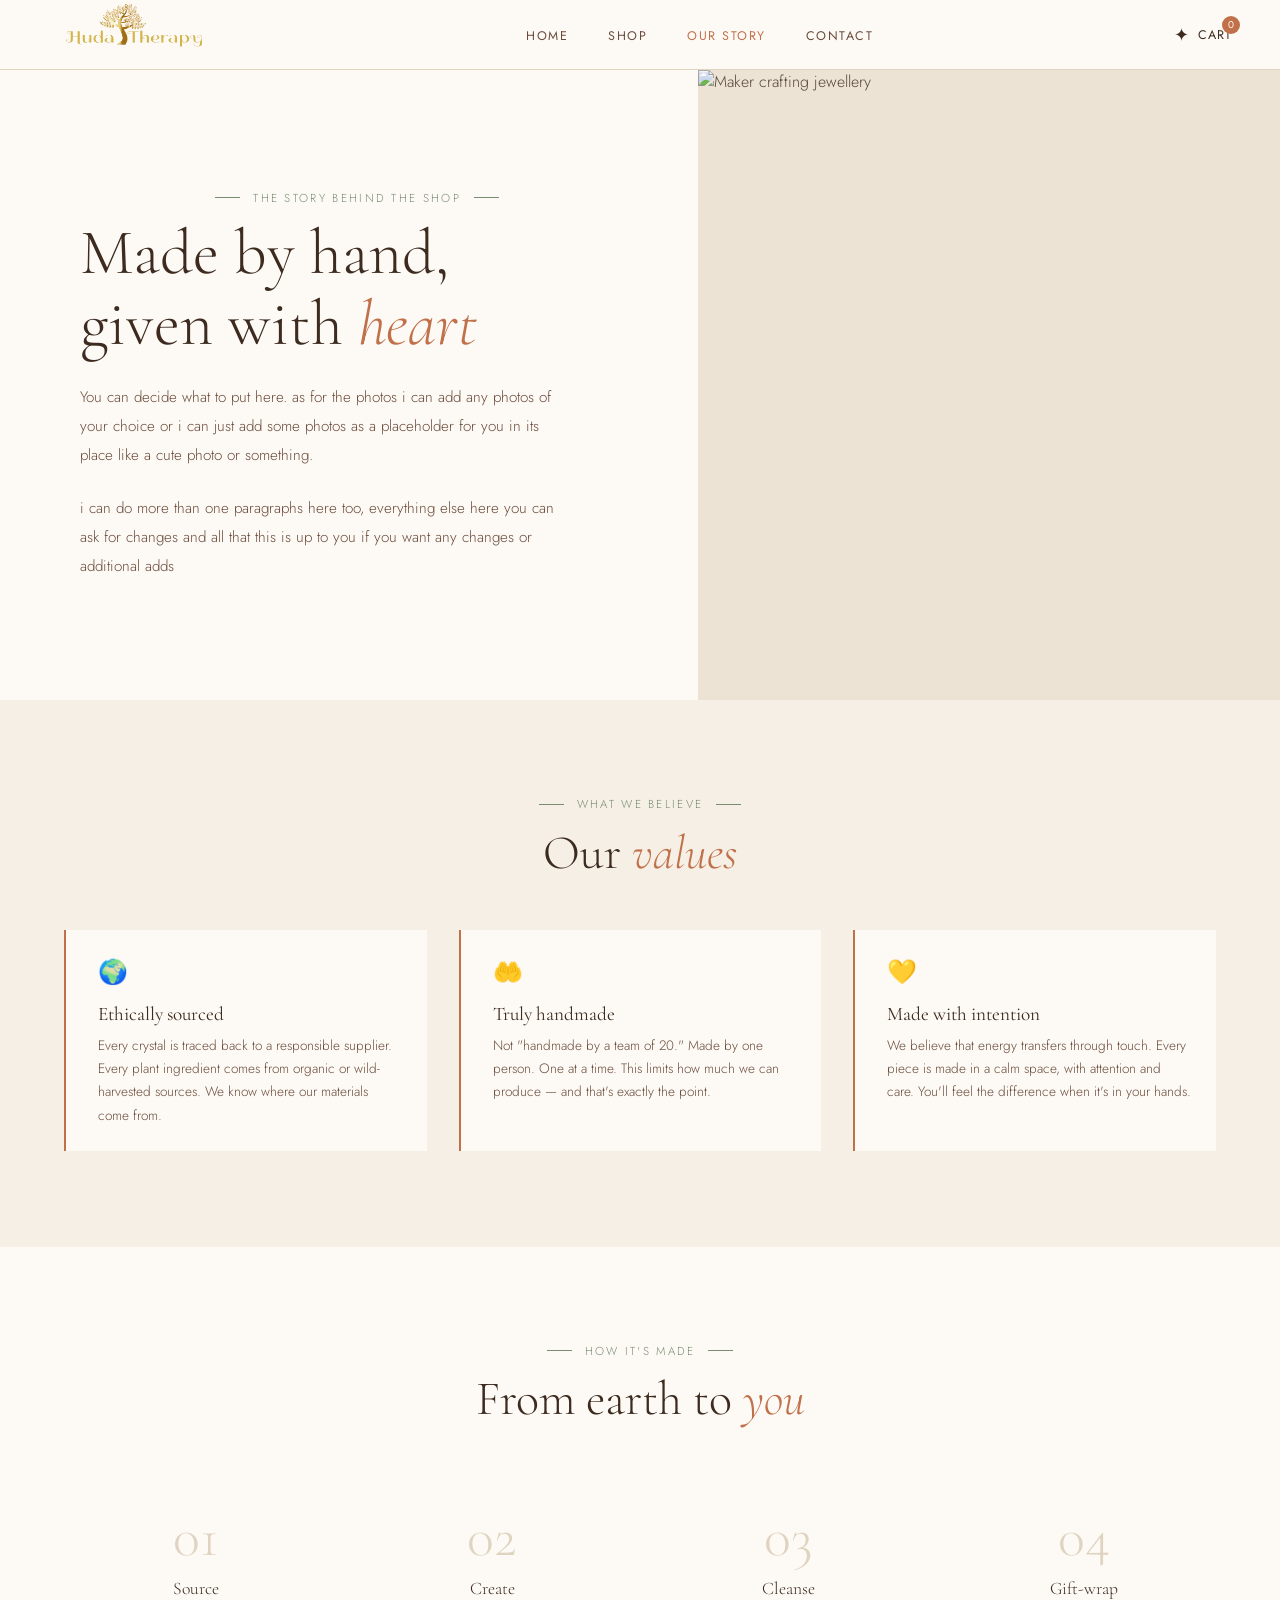
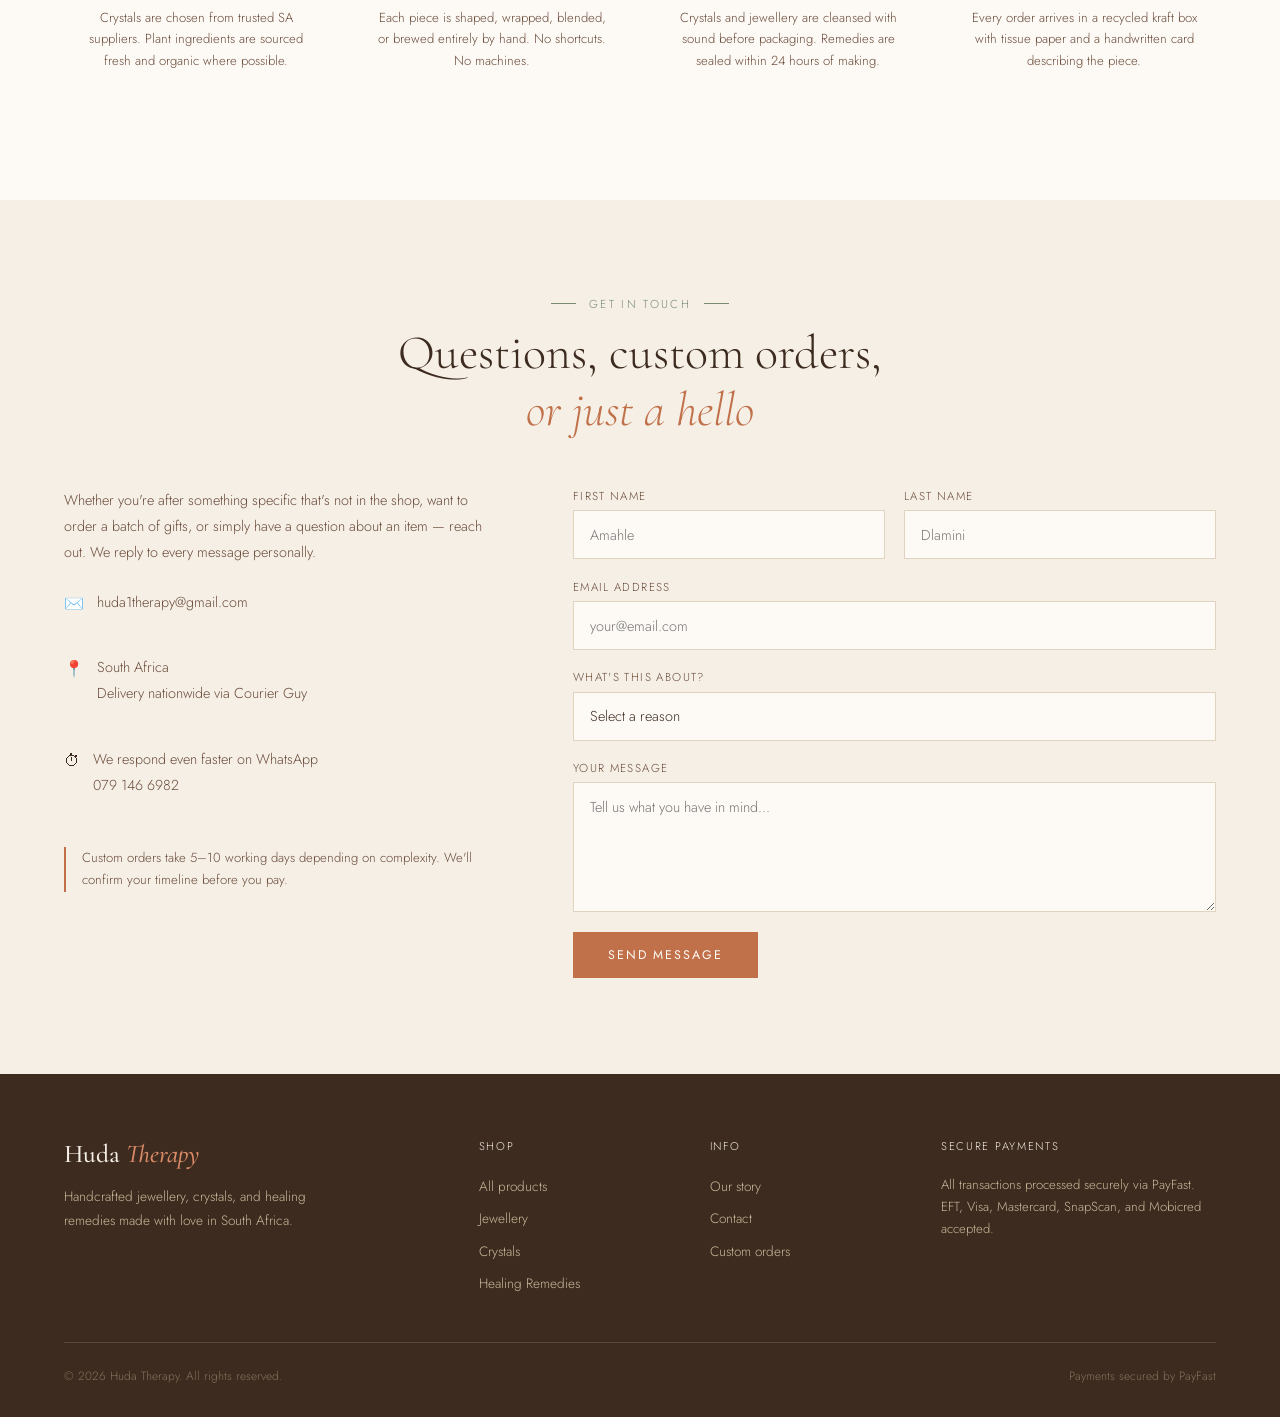
==== about.html @ 6f6a7a5f "Second Commit" ====
<!DOCTYPE html>
<html lang="en">
<head>
  <meta charset="UTF-8" />
  <meta name="viewport" content="width=device-width, initial-scale=1.0" />
  <title>Our Story — Huda Therapy</title>
  <meta name="description" content="The story behind Huda Therapy — handcrafted jewellery, crystals, healing remedies, and therapies made by hand in South Africa." />
  <link rel="stylesheet" href="css/style.css" />
</head>
<body>

<nav>
  <img src='images/Huda_Logo_1-removebg-preview.png' class='nav-logo'>
  <ul class="nav-links">
    <li><a href="index.html">Home</a></li>
    <li><a href="shop.html">Shop</a></li>
    <li><a href="about.html" class="active">Our Story</a></li>
    <li><a href="about.html#contact">Contact</a></li>
  </ul>
  <div class="nav-right">
    <a href="#" class="nav-cart snipcart-checkout">
      <span class="cart-icon">✦</span> Cart
      <span class="snipcart-items-count"></span>
    </a>
    <button class="hamburger" aria-label="Menu">
      <span></span><span></span><span></span>
    </button>
  </div>
</nav>

<main>

  <!-- ABOUT HERO -->
  <div class="about-hero">
    <div class="about-hero-content">
      <p class="section-eyebrow">The story behind the shop</p>
      <h1 style="font-family:var(--font-display);font-size:clamp(2.8rem,5vw,4.5rem);font-weight:300;color:var(--warm-brown);line-height:1.1;margin-bottom:1.5rem;">
        Made by hand,<br/>given with <em style="font-style:italic;color:var(--terracotta);">heart</em>
      </h1>
      <p style="font-size:0.95rem;line-height:1.9;color:var(--warm-brown-light);max-width:480px;margin-bottom:1.5rem;">
        You can decide what to put here. as for the photos i can add any photos of your choice or i can just add some photos as a placeholder for you in its place like a cute photo or something.
      </p>
      <p style="font-size:0.95rem;line-height:1.9;color:var(--warm-brown-light);max-width:480px;">
        i can do more than one paragraphs here too, everything else here you can ask for changes and all that this is up to you if you want any changes or additional adds
      </p>
    </div>
    <div class="about-hero-img">
      <img src="https://images.unsplash.com/photo-1616628188506-523e5985d6fb?w=800&q=80" alt="Maker crafting jewellery" />
    </div>
  </div>

  <!-- VALUES -->
  <section class="section section-cream">
    <div class="container">
      <div class="section-header">
        <p class="section-eyebrow">What we believe</p>
        <h2 class="section-title">Our <em>values</em></h2>
      </div>
      <div class="values-grid">
        <div class="value-card">
          <div class="value-icon">🌍</div>
          <h3 class="value-title">Ethically sourced</h3>
          <p class="value-text">Every crystal is traced back to a responsible supplier. Every plant ingredient comes from organic or wild-harvested sources. We know where our materials come from.</p>
        </div>
        <div class="value-card">
          <div class="value-icon">🤲</div>
          <h3 class="value-title">Truly handmade</h3>
          <p class="value-text">Not "handmade by a team of 20." Made by one person. One at a time. This limits how much we can produce — and that's exactly the point.</p>
        </div>
        <div class="value-card">
          <div class="value-icon">💛</div>
          <h3 class="value-title">Made with intention</h3>
          <p class="value-text">We believe that energy transfers through touch. Every piece is made in a calm space, with attention and care. You'll feel the difference when it's in your hands.</p>
        </div>
      </div>
    </div>
  </section>

  <!-- PROCESS -->
  <section class="section section-white">
    <div class="container">
      <div class="section-header">
        <p class="section-eyebrow">How it's made</p>
        <h2 class="section-title">From earth to <em>you</em></h2>
      </div>
      <div class="process-steps">
        <div class="process-step">
          <p class="step-number">01</p>
          <p class="step-title">Source</p>
          <p class="step-text">Crystals are chosen from trusted SA suppliers. Plant ingredients are sourced fresh and organic where possible.</p>
        </div>
        <div class="process-step">
          <p class="step-number">02</p>
          <p class="step-title">Create</p>
          <p class="step-text">Each piece is shaped, wrapped, blended, or brewed entirely by hand. No shortcuts. No machines.</p>
        </div>
        <div class="process-step">
          <p class="step-number">03</p>
          <p class="step-title">Cleanse</p>
          <p class="step-text">Crystals and jewellery are cleansed with sound before packaging. Remedies are sealed within 24 hours of making.</p>
        </div>
        <div class="process-step">
          <p class="step-number">04</p>
          <p class="step-title">Gift-wrap</p>
          <p class="step-text">Every order arrives in a recycled kraft box with tissue paper and a handwritten card describing the piece.</p>
        </div>
      </div>
    </div>
  </section>

  <!-- CONTACT FORM -->
  <section class="section section-cream" id="contact">
    <div class="container">
      <div class="section-header">
        <p class="section-eyebrow">Get in touch</p>
        <h2 class="section-title">Questions, custom orders,<br/><em>or just a hello</em></h2>
      </div>

      <div class="contact-grid">
        <div class="contact-info">
          <p>Whether you're after something specific that's not in the shop, want to order a batch of gifts, or simply have a question about an item — reach out. We reply to every message personally.</p>
          <div class="contact-detail">
            <span class="contact-detail-icon">✉️</span>
            <p class="contact-detail-text">huda1therapy@gmail.com<br/>
          </div>
          <div class="contact-detail">
            <span class="contact-detail-icon">📍</span>
            <p class="contact-detail-text">South Africa<br/>Delivery nationwide via Courier Guy</p>
          </div>
          <div class="contact-detail">
            <span class="contact-detail-icon">⏱</span>
            <p class="contact-detail-text">We respond even faster on WhatsApp<br/>079 146 6982</p>
          </div>
          <p style="font-size:0.82rem;color:var(--warm-brown-light);margin-top:1.5rem;line-height:1.7;border-left:2px solid var(--terracotta);padding-left:1rem;">
            Custom orders take 5–10 working days depending on complexity. We'll confirm your timeline before you pay.
          </p>
        </div>

        <!-- Set action to your form endpoint (Formspree, Getform, serverless handler, etc.) -->
        <form name="contact" method="POST" action="https://formspree.io/f/YOUR_FORM_ID">
          <p style="display:none;"><label>Don't fill this out: <input name="_gotcha" tabindex="-1" autocomplete="off" /></label></p>

          <div class="form-row">
            <div class="form-group">
              <label for="first-name">First name</label>
              <input type="text" id="first-name" name="first-name" required placeholder="Amahle" />
            </div>
            <div class="form-group">
              <label for="last-name">Last name</label>
              <input type="text" id="last-name" name="last-name" required placeholder="Dlamini" />
            </div>
          </div>

          <div class="form-group">
            <label for="email">Email address</label>
            <input type="email" id="email" name="email" required placeholder="your@email.com" />
          </div>

          <div class="form-group">
            <label for="subject">What's this about?</label>
            <select id="subject" name="subject">
              <option value="">Select a reason</option>
              <option value="custom-order">Custom order request</option>
              <option value="product-question">Question about a product</option>
              <option value="order-issue">Issue with an existing order</option>
              <option value="wholesale">Wholesale or stockist enquiry</option>
              <option value="other">Just saying hello</option>
            </select>
          </div>

          <div class="form-group">
            <label for="message">Your message</label>
            <textarea id="message" name="message" required placeholder="Tell us what you have in mind..."></textarea>
          </div>

          <button type="submit" class="btn-primary" style="align-self:flex-start;cursor:pointer;">Send message</button>
        </form>
      </div>
    </div>
  </section>

</main>

<footer>
  <div class="container">
    <div class="footer-grid">
      <div class="footer-brand">
        <a href="index.html" class="footer-logo">Huda <span>Therapy</span></a>
        <p class="footer-tagline">Handcrafted jewellery, crystals, and healing remedies made with love in South Africa.</p>
      </div>
      <div>
        <p class="footer-col-title">Shop</p>
        <ul class="footer-links">
          <li><a href="shop.html">All products</a></li>
          <li><a href="shop.html">Jewellery</a></li>
          <li><a href="shop.html">Crystals</a></li>
          <li><a href="shop.html">Healing Remedies</a></li>
        </ul>
      </div>
      <div>
        <p class="footer-col-title">Info</p>
        <ul class="footer-links">
          <li><a href="about.html">Our story</a></li>
          <li><a href="about.html#contact">Contact</a></li>
          <li><a href="about.html#contact">Custom orders</a></li>
        </ul>
      </div>
      <div>
        <p class="footer-col-title">Secure payments</p>
        <p style="font-size:0.82rem;color:var(--sand);line-height:1.7;">All transactions processed securely via PayFast. EFT, Visa, Mastercard, SnapScan, and Mobicred accepted.</p>
      </div>
    </div>
    <div class="footer-bottom">
      <span>&copy; 2026 Huda Therapy. All rights reserved.</span>
      <span>Payments secured by PayFast</span>
    </div>
  </div>
</footer>

<script src="js/main.js"></script>
</body>
</html>
---- css/style.css ----
@import url('https://fonts.googleapis.com/css2?family=Cormorant+Garamond:ital,wght@0,300;0,400;0,500;0,600;1,300;1,400&family=Jost:wght@300;400;500&display=swap');

:root {
  --terracotta: #C1714A;
  --terracotta-light: #D98B68;
  --terracotta-dark: #9A5535;
  --cream: #F5EFE6;
  --cream-dark: #EDE3D5;
  --sage: #7A8C72;
  --sage-light: #A3B09B;
  --sage-dark: #556350;
  --warm-brown: #3D2B1F;
  --warm-brown-light: #6B4C3B;
  --sand: #C9B99A;
  --sand-light: #E0D4C0;
  --white: #FDFAF6;
  --font-display: 'Cormorant Garamond', serif;
  --font-body: 'Jost', sans-serif;
  --nav-height: 70px;
}

*, *::before, *::after { box-sizing: border-box; margin: 0; padding: 0; }
html { scroll-behavior: smooth; }
body { font-family: var(--font-body); background: var(--white); color: var(--warm-brown); font-weight: 300; overflow-x: hidden; }

/* NAV */
nav { position: fixed; top: 0; left: 0; right: 0; height: var(--nav-height); background: rgba(253,250,246,0.94); backdrop-filter: blur(12px); border-bottom: 1px solid var(--sand-light); display: flex; align-items: center; justify-content: space-between; padding: 0 3rem; z-index: 1000; transition: box-shadow 0.3s; }
nav.scrolled { box-shadow: 0 2px 20px rgba(61,43,31,0.08); }
.nav-logo {   height:100%; width:15%;}
.nav-links { display: flex; gap: 2.5rem; list-style: none; align-items: center; }
.nav-links a { font-family: var(--font-body); font-size: 0.78rem; font-weight: 400; letter-spacing: 0.12em; text-transform: uppercase; color: var(--warm-brown-light); text-decoration: none; transition: color 0.2s; }
.nav-links a:hover, .nav-links a.active { color: var(--terracotta); }
.nav-right { display: flex; align-items: center; gap: 1.5rem; }
.nav-cart { position: relative; cursor: pointer; display: flex; align-items: center; gap: 0.5rem; font-size: 0.78rem; letter-spacing: 0.08em; text-transform: uppercase; color: var(--warm-brown); text-decoration: none; font-weight: 400; transition: color 0.2s; }
.nav-cart:hover { color: var(--terracotta); }
.cart-icon { font-size: 1.1rem; }
.snipcart-items-count { background: var(--terracotta); color: var(--white); border-radius: 50%; width: 18px; height: 18px; font-size: 10px; display: flex; align-items: center; justify-content: center; position: absolute; top: -6px; right: -8px; font-family: var(--font-body); }
.hamburger { display: none; flex-direction: column; gap: 5px; cursor: pointer; padding: 4px; background: none; border: none; }
.hamburger span { display: block; width: 22px; height: 1.5px; background: var(--warm-brown); transition: 0.3s; }

main { padding-top: var(--nav-height); }

/* HERO */
.hero { min-height: calc(100vh - var(--nav-height)); display: grid; grid-template-columns: 1fr 1fr; position: relative; overflow: hidden; }
.hero-content { display: flex; flex-direction: column; justify-content: center; padding: 5rem 4rem 5rem 5rem; position: relative; z-index: 2; }
.hero-eyebrow { font-family: var(--font-body); font-size: 0.72rem; letter-spacing: 0.2em; text-transform: uppercase; color: var(--sage); margin-bottom: 1.2rem; display: flex; align-items: center; gap: 0.8rem; }
.hero-eyebrow::before { content: ''; display: block; width: 30px; height: 1px; background: var(--sage); }
.hero h1 { font-family: var(--font-display); font-size: clamp(3rem, 6vw, 5.5rem); font-weight: 300; line-height: 1.05; color: var(--warm-brown); margin-bottom: 1.5rem; }
.hero h1 em { font-style: italic; color: var(--terracotta); }
.hero-desc { font-size: 0.95rem; line-height: 1.8; color: var(--warm-brown-light); max-width: 380px; margin-bottom: 2.5rem; }
.hero-btns { display: flex; gap: 1rem; flex-wrap: wrap; }
.hero-image { position: relative; overflow: hidden; background: var(--cream-dark); }
.hero-image img { width: 100%; height: 100%; object-fit: cover; transition: transform 8s ease; display: block; }
.hero-image:hover img { transform: scale(1.04); }
.hero-image-overlay { position: absolute; inset: 0; background: linear-gradient(to right, var(--white) 0%, transparent 25%); }
.hero-scroll { position: absolute; bottom: 2.5rem; left: 5rem; display: flex; align-items: center; gap: 0.8rem; font-size: 0.72rem; letter-spacing: 0.15em; text-transform: uppercase; color: var(--sand); animation: bounce 2s infinite; }
@keyframes bounce { 0%,100% { transform: translateY(0); } 50% { transform: translateY(4px); } }

/* BUTTONS */
.btn-primary { display: inline-block; background: var(--terracotta); color: var(--white); padding: 0.9rem 2.2rem; font-family: var(--font-body); font-size: 0.78rem; letter-spacing: 0.15em; text-transform: uppercase; text-decoration: none; font-weight: 400; transition: background 0.25s, transform 0.2s; border: none; cursor: pointer; }
.btn-primary:hover { background: var(--terracotta-dark); transform: translateY(-1px); }
.btn-outline { display: inline-block; background: transparent; color: var(--warm-brown); padding: 0.9rem 2.2rem; font-family: var(--font-body); font-size: 0.78rem; letter-spacing: 0.15em; text-transform: uppercase; text-decoration: none; font-weight: 400; border: 1px solid var(--sand); transition: border-color 0.25s, color 0.25s, transform 0.2s; cursor: pointer; }
.btn-outline:hover { border-color: var(--terracotta); color: var(--terracotta); transform: translateY(-1px); }

/* SECTION HEADERS */
.section-header { text-align: center; margin-bottom: 3rem; }
.section-eyebrow { font-size: 0.72rem; letter-spacing: 0.2em; text-transform: uppercase; color: var(--sage); margin-bottom: 0.8rem; display: flex; align-items: center; justify-content: center; gap: 0.8rem; }
.section-eyebrow::before, .section-eyebrow::after { content: ''; display: block; width: 25px; height: 1px; background: var(--sage); }
.section-title { font-family: var(--font-display); font-size: clamp(2rem, 4vw, 3rem); font-weight: 300; color: var(--warm-brown); line-height: 1.2; }
.section-title em { font-style: italic; color: var(--terracotta); }
.section-sub { font-size: 0.9rem; color: var(--warm-brown-light); margin-top: 0.8rem; line-height: 1.7; }

/* SECTIONS */
.section { padding: 6rem 4rem; }
.section-cream { background: var(--cream); }
.section-white { background: var(--white); }
.container { max-width: 1200px; margin: 0 auto; }

/* PRODUCT GRID */
.product-grid { display: grid; grid-template-columns: repeat(auto-fill, minmax(260px, 1fr)); gap: 2rem; }
.product-card { background: var(--white); border: 1px solid var(--sand-light); overflow: hidden; transition: transform 0.3s, box-shadow 0.3s; position: relative; }
.product-card:hover { transform: translateY(-4px); box-shadow: 0 12px 40px rgba(61,43,31,0.1); }
.product-card.sold-out .btn-buy { opacity: 0.4; pointer-events: none; cursor: not-allowed; }
.product-img-wrap { position: relative; overflow: hidden; aspect-ratio: 4/3; background: var(--cream-dark); }
.product-img-wrap img { width: 100%; height: 100%; object-fit: cover; transition: transform 0.5s ease; display: block; }
.product-card:hover .product-img-wrap img { transform: scale(1.06); }
.product-badge { position: absolute; top: 1rem; right: 1rem; background: var(--terracotta); color: var(--white); font-size: 0.62rem; letter-spacing: 0.1em; text-transform: uppercase; padding: 0.3rem 0.7rem; }
.sold-out-badge { position: absolute; top: 1rem; left: 1rem; background: var(--warm-brown); color: var(--cream); font-size: 0.62rem; letter-spacing: 0.1em; text-transform: uppercase; padding: 0.3rem 0.7rem; display: none; }
.product-card.sold-out .sold-out-badge { display: block; }
.product-info { padding: 1.2rem 1.4rem 1.4rem; }
.product-category { font-size: 0.68rem; letter-spacing: 0.15em; text-transform: uppercase; color: var(--sage); margin-bottom: 0.4rem; }
.product-name { font-family: var(--font-display); font-size: 1.25rem; font-weight: 400; color: var(--warm-brown); margin-bottom: 0.4rem; line-height: 1.3; }
.product-desc-short { font-size: 0.82rem; color: var(--warm-brown-light); line-height: 1.65; margin-bottom: 1.1rem; }
.product-footer { display: flex; align-items: center; justify-content: space-between; gap: 0.8rem; }
.product-price { font-family: var(--font-display); font-size: 1.3rem; font-weight: 500; color: var(--terracotta); }
.btn-buy { background: var(--terracotta); color: var(--white); border: none; padding: 0.6rem 1.3rem; font-family: var(--font-body); font-size: 0.72rem; letter-spacing: 0.12em; text-transform: uppercase; font-weight: 400; cursor: pointer; transition: background 0.2s; white-space: nowrap; }
.btn-buy:hover { background: var(--terracotta-dark); }

/* CATEGORIES */
.categories { display: grid; grid-template-columns: repeat(3,1fr); gap: 1.5rem; }
.category-card { position: relative; overflow: hidden; aspect-ratio: 3/2; background: var(--cream-dark); cursor: pointer; text-decoration: none; display: block; }
.category-card img { width: 100%; height: 100%; object-fit: cover; transition: transform 0.5s, opacity 0.4s; opacity: 0.75; display: block; }
.category-card:hover img { transform: scale(1.08); opacity: 0.9; }
.category-overlay { position: absolute; inset: 0; background: linear-gradient(to top, rgba(61,43,31,0.55) 0%, transparent 55%); display: flex; flex-direction: column; justify-content: flex-end; padding: 1.5rem; }
.category-name { font-family: var(--font-display); font-size: 1.5rem; font-weight: 400; color: var(--white); margin-bottom: 0.2rem; }
.category-count { font-size: 0.7rem; letter-spacing: 0.12em; text-transform: uppercase; color: rgba(253,250,246,0.7); }

/* ABOUT STRIP */
.about-strip { display: grid; grid-template-columns: 1fr 1fr; align-items: stretch; }
.about-strip-img { position: relative; overflow: hidden; background: var(--cream-dark); min-height: 400px; }
.about-strip-img img { width: 100%; height: 100%; object-fit: cover; opacity: 0.8; display: block; }
.about-strip-content { background: var(--warm-brown); padding: 5rem 4rem; display: flex; flex-direction: column; justify-content: center; }
.about-strip-content .section-eyebrow { color: var(--sage-light); justify-content: flex-start; }
.about-strip-content .section-eyebrow::before { background: var(--sage-light); }
.about-strip-content .section-eyebrow::after { display: none; }
.about-strip-content .section-title { color: var(--cream); text-align: left; }
.about-strip-content .section-sub { color: var(--sand); text-align: left; margin-top: 1rem; }
.about-strip-content .btn-outline { color: var(--cream); border-color: var(--sand); margin-top: 1.5rem; align-self: flex-start; }
.about-strip-content .btn-outline:hover { color: var(--terracotta-light); border-color: var(--terracotta-light); }

/* TRUST */
.trust-strip { display: grid; grid-template-columns: repeat(4,1fr); gap: 2rem; text-align: center; padding: 4rem; background: var(--cream-dark); border-top: 1px solid var(--sand-light); border-bottom: 1px solid var(--sand-light); }
.trust-icon { font-size: 1.8rem; margin-bottom: 0.8rem; }
.trust-label { font-family: var(--font-display); font-size: 1.05rem; color: var(--warm-brown); margin-bottom: 0.3rem; }
.trust-sub { font-size: 0.78rem; color: var(--warm-brown-light); line-height: 1.5; }

/* TESTIMONIALS */
.testimonials-grid { display: grid; grid-template-columns: repeat(3,1fr); gap: 1.5rem; }
.testimonial-card { background: var(--white); border: 1px solid var(--sand-light); padding: 2rem; }
.testimonial-stars { color: var(--terracotta); font-size: 0.9rem; margin-bottom: 1rem; letter-spacing: 2px; }
.testimonial-text { font-family: var(--font-display); font-size: 1.05rem; font-style: italic; color: var(--warm-brown); line-height: 1.7; margin-bottom: 1.2rem; }
.testimonial-author { font-size: 0.75rem; letter-spacing: 0.1em; text-transform: uppercase; color: var(--sage); }

/* CONTACT */
.contact-grid { display: grid; grid-template-columns: 1fr 1.5fr; gap: 5rem; align-items: start; }
.contact-info p { font-size: 0.9rem; color: var(--warm-brown-light); line-height: 1.8; margin-bottom: 1.5rem; }
.contact-detail { display: flex; align-items: flex-start; gap: 0.8rem; margin-bottom: 1rem; }
.contact-detail-icon { font-size: 1rem; margin-top: 2px; }
.contact-detail-text { font-size: 0.85rem; color: var(--warm-brown-light); line-height: 1.6; }
form { display: flex; flex-direction: column; gap: 1.2rem; }
.form-group { display: flex; flex-direction: column; gap: 0.4rem; }
.form-row { display: grid; grid-template-columns: 1fr 1fr; gap: 1.2rem; }
label { font-size: 0.72rem; letter-spacing: 0.12em; text-transform: uppercase; color: var(--warm-brown-light); }
input, select, textarea { background: var(--white); border: 1px solid var(--sand-light); padding: 0.85rem 1rem; font-family: var(--font-body); font-size: 0.9rem; font-weight: 300; color: var(--warm-brown); outline: none; transition: border-color 0.2s; width: 100%; }
input:focus, select:focus, textarea:focus { border-color: var(--terracotta); }
textarea { resize: vertical; min-height: 130px; }
select { cursor: pointer; appearance: none; }

/* PAGE HERO */
.page-hero { background: var(--cream); padding: 5rem 4rem 4rem; text-align: center; border-bottom: 1px solid var(--sand-light); }
.page-hero h1 { font-family: var(--font-display); font-size: clamp(2.5rem,5vw,4rem); font-weight: 300; color: var(--warm-brown); }
.page-hero h1 em { font-style: italic; color: var(--terracotta); }
.page-hero p { font-size: 0.9rem; color: var(--warm-brown-light); margin-top: 0.8rem; }

/* FILTERS */
.shop-filters { display: flex; align-items: center; gap: 1rem; flex-wrap: wrap; padding: 1.5rem 0; border-bottom: 1px solid var(--sand-light); margin-bottom: 2.5rem; }
.filter-label { font-size: 0.72rem; letter-spacing: 0.12em; text-transform: uppercase; color: var(--warm-brown-light); margin-right: 0.5rem; }
.filter-btn { background: transparent; border: 1px solid var(--sand-light); padding: 0.45rem 1.1rem; font-family: var(--font-body); font-size: 0.75rem; letter-spacing: 0.08em; text-transform: uppercase; color: var(--warm-brown-light); cursor: pointer; transition: 0.2s; }
.filter-btn:hover, .filter-btn.active { background: var(--terracotta); color: var(--white); border-color: var(--terracotta); }

/* PRODUCT DETAIL */
.product-detail-grid { display: grid; grid-template-columns: 1fr 1fr; gap: 5rem; align-items: start; padding: 3rem 0; }
.main-image { aspect-ratio: 1; overflow: hidden; background: var(--cream-dark); margin-bottom: 1rem; }
.main-image img { width: 100%; height: 100%; object-fit: cover; display: block; }
.thumb-row { display: grid; grid-template-columns: repeat(4,1fr); gap: 0.6rem; }
.thumb { aspect-ratio: 1; overflow: hidden; background: var(--cream-dark); cursor: pointer; border: 2px solid transparent; transition: border-color 0.2s; }
.thumb.active { border-color: var(--terracotta); }
.thumb img { width: 100%; height: 100%; object-fit: cover; transition: transform 0.3s; display: block; }
.thumb:hover img { transform: scale(1.08); }
.detail-category { font-size: 0.72rem; letter-spacing: 0.15em; text-transform: uppercase; color: var(--sage); margin-bottom: 0.6rem; }
.detail-title { font-family: var(--font-display); font-size: clamp(2rem,3.5vw,2.8rem); font-weight: 300; color: var(--warm-brown); line-height: 1.15; margin-bottom: 0.8rem; }
.detail-price { font-family: var(--font-display); font-size: 2rem; color: var(--terracotta); font-weight: 500; margin-bottom: 1.5rem; }
.detail-description { font-size: 0.9rem; line-height: 1.9; color: var(--warm-brown-light); margin-bottom: 2rem; border-top: 1px solid var(--sand-light); border-bottom: 1px solid var(--sand-light); padding: 1.5rem 0; }
.detail-meta-item { display: flex; gap: 1rem; padding: 0.6rem 0; border-bottom: 1px solid var(--sand-light); font-size: 0.83rem; }
.detail-meta-key { color: var(--warm-brown-light); min-width: 110px; }
.detail-meta-val { color: var(--warm-brown); font-weight: 400; }
.buy-section { display: flex; gap: 1rem; flex-wrap: wrap; margin-top: 1.5rem; }
.btn-buy-lg { flex: 1; min-width: 160px; background: var(--terracotta); color: var(--white); border: none; padding: 1rem 2rem; font-family: var(--font-body); font-size: 0.8rem; letter-spacing: 0.15em; text-transform: uppercase; cursor: pointer; transition: background 0.2s; font-weight: 400; }
.btn-buy-lg:hover { background: var(--terracotta-dark); }

/* ABOUT PAGE */
.about-hero { display: grid; grid-template-columns: 1.2fr 1fr; min-height: 70vh; align-items: stretch; }
.about-hero-content { padding: 6rem 4rem 6rem 5rem; display: flex; flex-direction: column; justify-content: center; }
.about-hero-img { overflow: hidden; background: var(--cream-dark); }
.about-hero-img img { width: 100%; height: 100%; object-fit: cover; opacity: 0.85; display: block; }
.values-grid { display: grid; grid-template-columns: repeat(3,1fr); gap: 2rem; }
.value-card { border-left: 2px solid var(--terracotta); padding: 1.5rem 1.5rem 1.5rem 2rem; background: var(--white); }
.value-icon { font-size: 1.5rem; margin-bottom: 0.8rem; }
.value-title { font-family: var(--font-display); font-size: 1.2rem; font-weight: 400; color: var(--warm-brown); margin-bottom: 0.5rem; }
.value-text { font-size: 0.85rem; color: var(--warm-brown-light); line-height: 1.7; }
.process-steps { display: grid; grid-template-columns: repeat(4,1fr); gap: 2rem; }
.process-step { text-align: center; padding: 2rem 1rem; }
.step-number { font-family: var(--font-display); font-size: 3.5rem; color: var(--sand-light); font-weight: 300; line-height: 1; margin-bottom: 0.8rem; }
.step-title { font-family: var(--font-display); font-size: 1.1rem; color: var(--warm-brown); margin-bottom: 0.5rem; }
.step-text { font-size: 0.82rem; color: var(--warm-brown-light); line-height: 1.65; }

/* FOOTER */
footer { background: var(--warm-brown); color: var(--sand); padding: 4rem 4rem 2rem; }
.footer-grid { display: grid; grid-template-columns: 2fr 1fr 1fr 1.5fr; gap: 3rem; margin-bottom: 3rem; }
.footer-logo { font-family: var(--font-display); font-size: 1.6rem; font-weight: 500; color: var(--cream); margin-bottom: 1rem; display: block; text-decoration: none; }
.footer-logo span { color: var(--terracotta-light); font-style: italic; }
.footer-tagline { font-size: 0.85rem; color: var(--sand); line-height: 1.7; max-width: 260px; }
.footer-col-title { font-size: 0.7rem; letter-spacing: 0.15em; text-transform: uppercase; color: var(--cream); margin-bottom: 1.2rem; }
.footer-links { list-style: none; display: flex; flex-direction: column; gap: 0.6rem; }
.footer-links a { font-size: 0.85rem; color: var(--sand); text-decoration: none; transition: color 0.2s; }
.footer-links a:hover { color: var(--terracotta-light); }
.footer-bottom { border-top: 1px solid rgba(201,185,154,0.2); padding-top: 1.5rem; display: flex; justify-content: space-between; align-items: center; font-size: 0.75rem; color: rgba(201,185,154,0.5); flex-wrap: wrap; gap: 0.5rem; }

/* NOTIFICATION */
.notification { position: fixed; bottom: 2rem; right: 2rem; background: var(--warm-brown); color: var(--cream); padding: 1rem 1.5rem; font-size: 0.82rem; letter-spacing: 0.04em; z-index: 9999; transform: translateY(6rem); opacity: 0; transition: transform 0.35s ease, opacity 0.35s ease; pointer-events: none; max-width: 300px; border-left: 3px solid var(--terracotta); }
.notification.show { transform: translateY(0); opacity: 1; }

/* CUSTOM CART DRAWER */
.cart-overlay { position: fixed; inset: 0; background: rgba(61,43,31,0.42); opacity: 0; pointer-events: none; transition: opacity 0.25s ease; z-index: 1200; }
.cart-overlay.show { opacity: 1; pointer-events: auto; }
.custom-cart-drawer { position: fixed; top: 0; right: 0; width: min(420px, 95vw); height: 100vh; background: var(--white); border-left: 1px solid var(--sand-light); transform: translateX(105%); transition: transform 0.28s ease; z-index: 1300; display: flex; flex-direction: column; }
.custom-cart-drawer.open { transform: translateX(0); }
.cart-header { display: flex; align-items: center; justify-content: space-between; padding: 1rem 1.25rem; border-bottom: 1px solid var(--sand-light); }
.cart-header h3 { font-family: var(--font-display); font-size: 1.5rem; font-weight: 400; color: var(--warm-brown); }
.cart-close { border: none; background: transparent; font-size: 1.9rem; line-height: 1; color: var(--warm-brown-light); cursor: pointer; }
.cart-body { flex: 1; overflow-y: auto; padding: 1rem 1.25rem; }
.cart-empty { font-size: 0.9rem; color: var(--warm-brown-light); }
.cart-items { list-style: none; display: flex; flex-direction: column; gap: 0.9rem; }
.cart-item { border: 1px solid var(--sand-light); padding: 0.85rem; }
.cart-item-main { display: flex; align-items: center; justify-content: space-between; gap: 1rem; margin-bottom: 0.7rem; }
.cart-item-name { font-size: 0.88rem; color: var(--warm-brown); font-weight: 400; }
.cart-item-price { font-family: var(--font-display); color: var(--terracotta); font-size: 1.1rem; }
.cart-item-actions { display: flex; align-items: center; gap: 0.45rem; flex-wrap: wrap; }
.cart-item-actions button { border: 1px solid var(--sand-light); background: var(--white); color: var(--warm-brown-light); padding: 0.2rem 0.45rem; font-size: 0.7rem; letter-spacing: 0.05em; text-transform: uppercase; cursor: pointer; }
.cart-item-actions button[data-action="remove"] { margin-left: auto; }
.cart-footer { border-top: 1px solid var(--sand-light); padding: 1rem 1.25rem 1.25rem; }
.cart-total-row { display: flex; align-items: center; justify-content: space-between; margin-bottom: 0.85rem; color: var(--warm-brown-light); font-size: 0.82rem; letter-spacing: 0.08em; text-transform: uppercase; }
.cart-total-value { color: var(--warm-brown); font-size: 1.2rem; font-family: var(--font-display); text-transform: none; letter-spacing: 0; }

/* RESPONSIVE */
@media (max-width: 1024px) {
  .hero { grid-template-columns: 1fr; }
  .hero-image { display: none; }
  .hero-content { padding: 4rem 2.5rem; }
  .categories { grid-template-columns: 1fr 1fr; }
  .about-strip { grid-template-columns: 1fr; }
  .trust-strip { grid-template-columns: repeat(2,1fr); }
  .testimonials-grid { grid-template-columns: 1fr 1fr; }
  .footer-grid { grid-template-columns: 1fr 1fr; }
  .contact-grid { grid-template-columns: 1fr; gap: 2.5rem; }
  .product-detail-grid { grid-template-columns: 1fr; gap: 2.5rem; }
  .about-hero { grid-template-columns: 1fr; }
  .about-hero-img { min-height: 300px; }
  .values-grid { grid-template-columns: 1fr 1fr; }
  .process-steps { grid-template-columns: repeat(2,1fr); }
}
@media (max-width: 768px) {
  nav { padding: 0 1.5rem; }
  .nav-links { display: none; position: absolute; top: var(--nav-height); left: 0; right: 0; background: var(--white); flex-direction: column; padding: 1.5rem 2rem; border-bottom: 1px solid var(--sand-light); gap: 1.5rem; box-shadow: 0 8px 20px rgba(61,43,31,0.08); }
  .nav-links.open { display: flex; }
  .hamburger { display: flex; }
  .section { padding: 4rem 1.5rem; }
  .page-hero { padding: 3rem 1.5rem 2.5rem; }
  .trust-strip { padding: 3rem 1.5rem; grid-template-columns: 1fr 1fr; }
  .categories { grid-template-columns: 1fr; }
  .testimonials-grid { grid-template-columns: 1fr; }
  .values-grid { grid-template-columns: 1fr; }
  .process-steps { grid-template-columns: 1fr 1fr; }
  .footer-grid { grid-template-columns: 1fr; gap: 2rem; }
  footer { padding: 3rem 1.5rem 1.5rem; }
  .form-row { grid-template-columns: 1fr; }
  .about-hero-content { padding: 3rem 1.5rem; }
  .shop-filters { padding: 1rem 0; }
  .hero-scroll { left: 2.5rem; }
  .custom-cart-drawer { width: 100vw; }
}
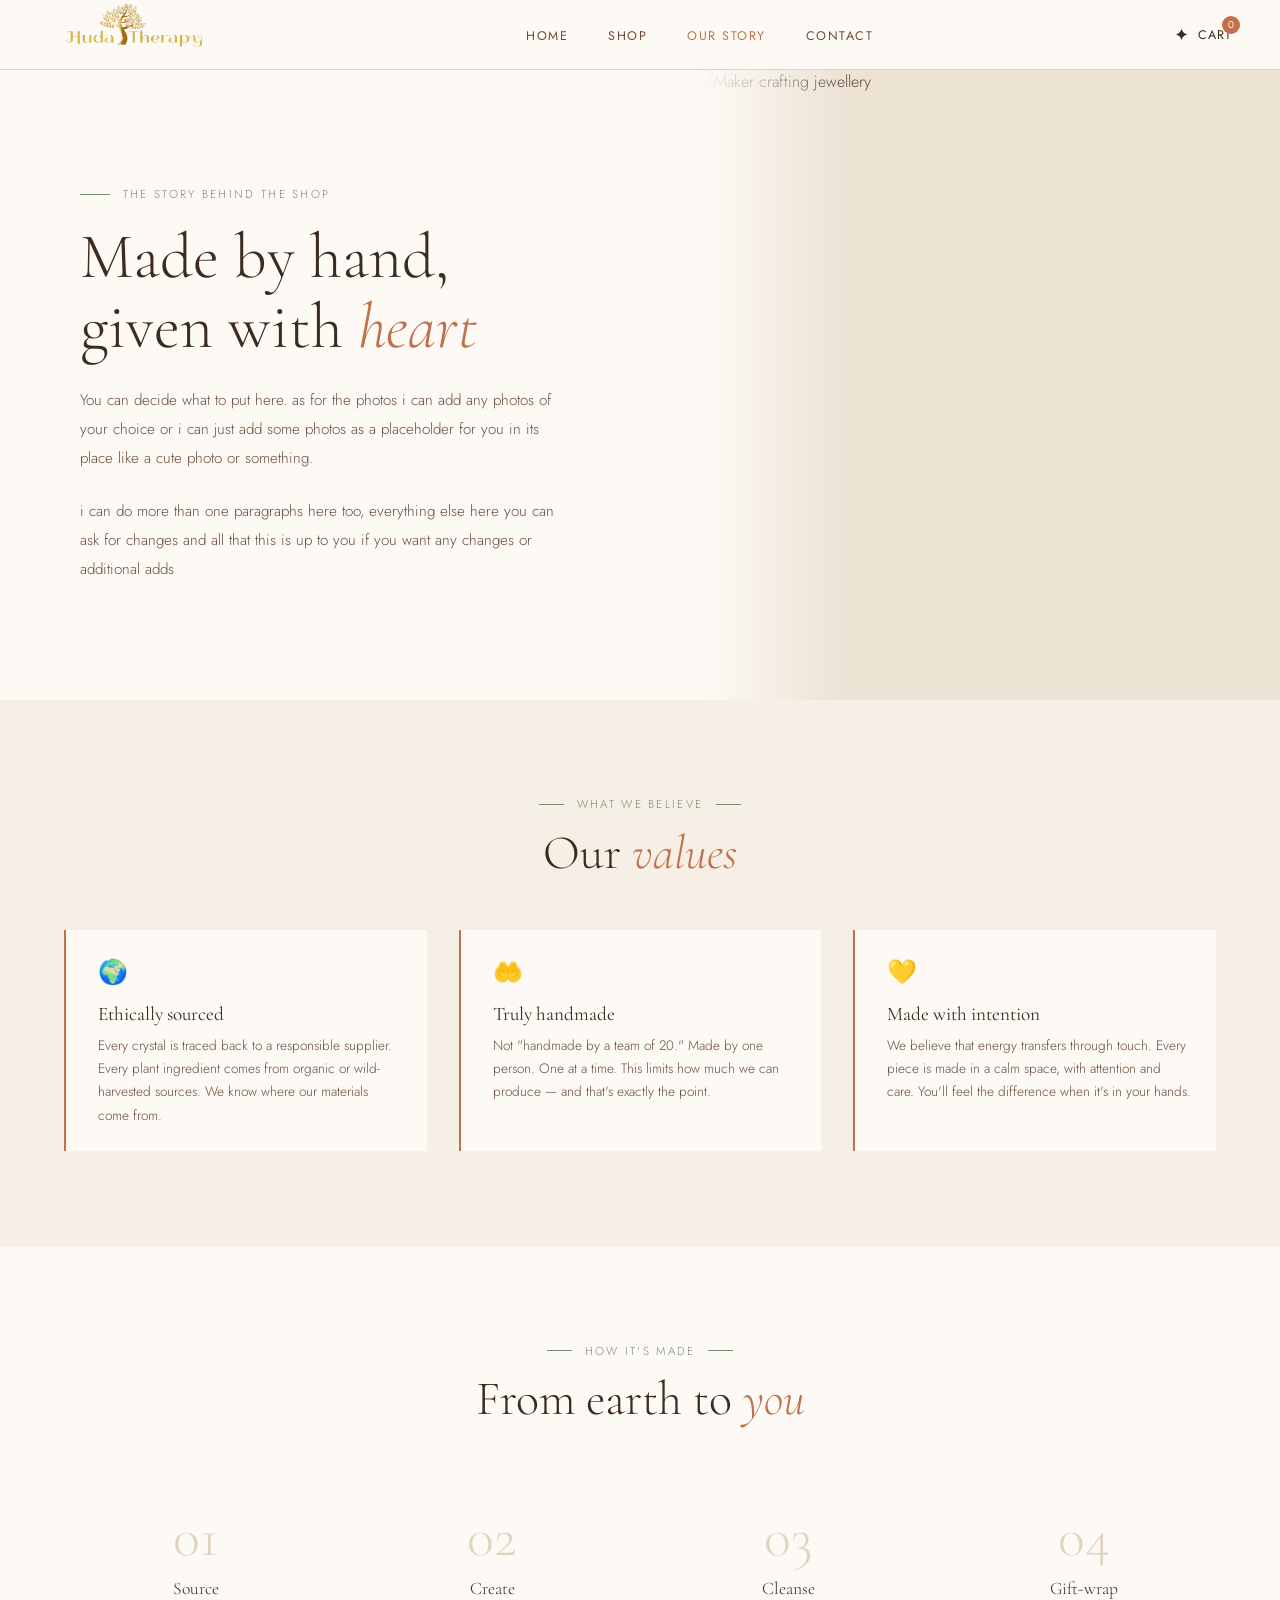
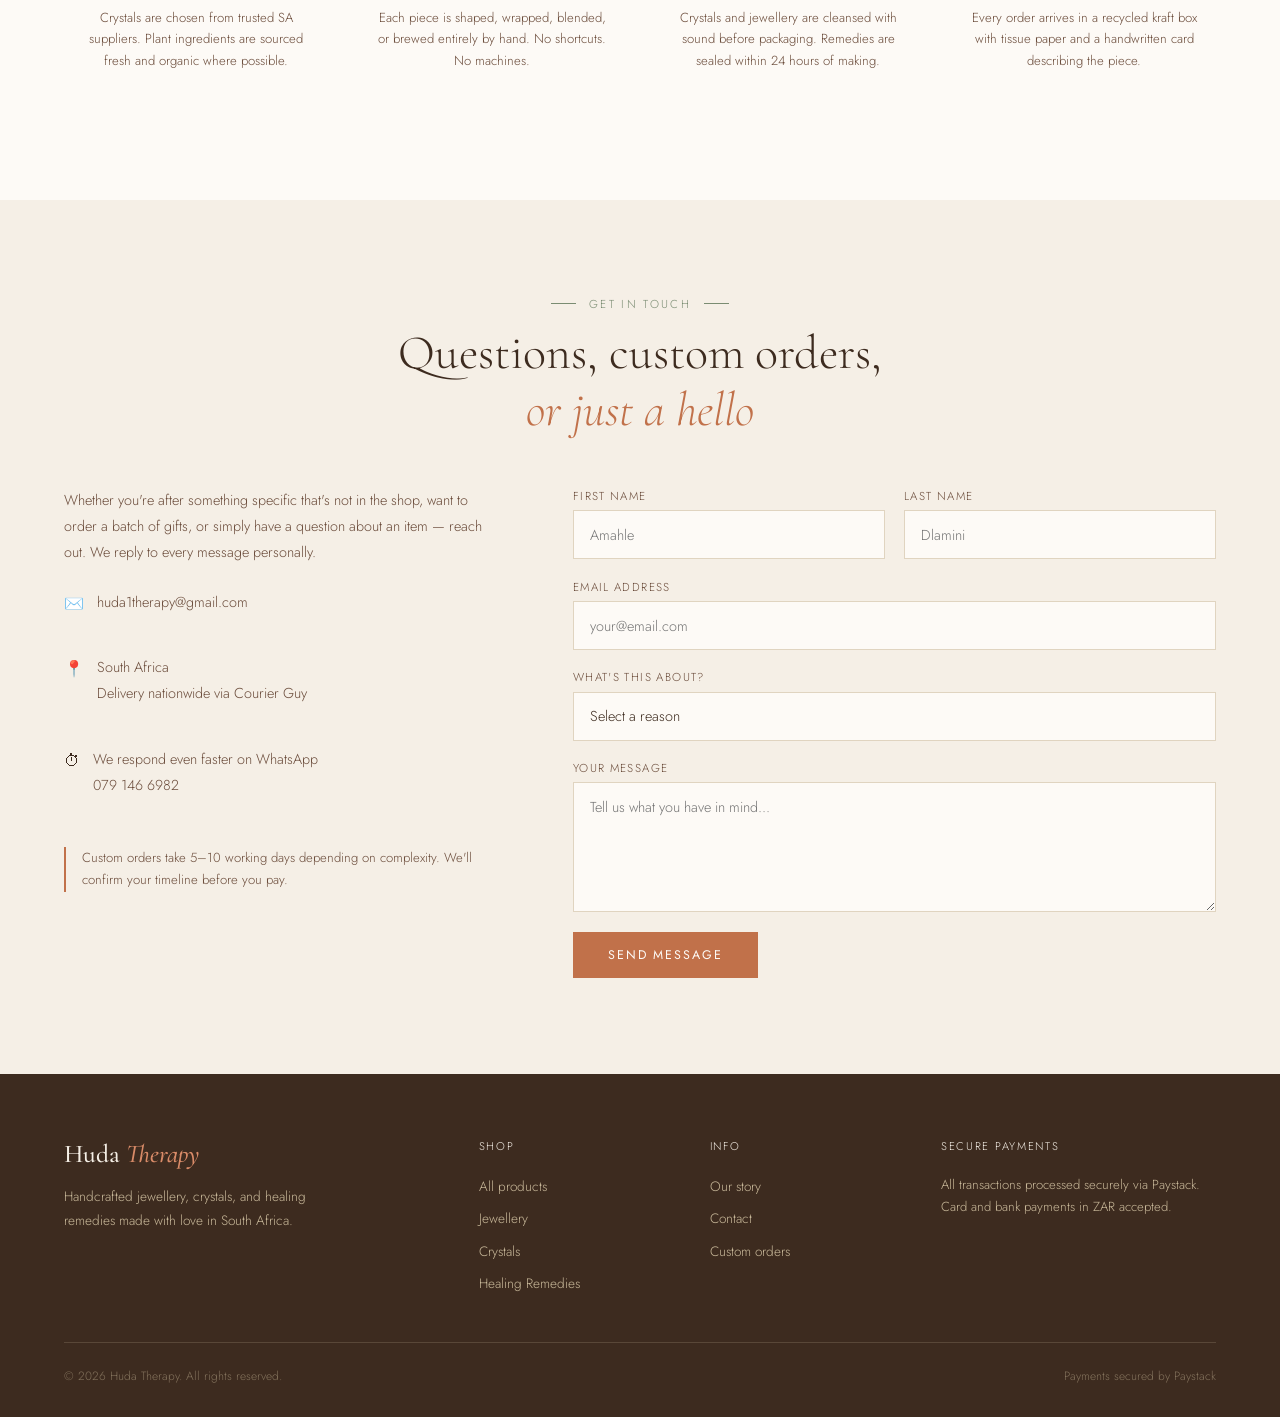
==== commit 35d99154: "third commit" ====
--- a/about.html
+++ b/about.html
@@ -32,8 +32,8 @@
 
   <!-- ABOUT HERO -->
   <div class="about-hero">
-    <div class="about-hero-content">
-      <p class="section-eyebrow">The story behind the shop</p>
+    <div class="hero-content">
+      <p class="hero-eyebrow">The story behind the shop</p>
       <h1 style="font-family:var(--font-display);font-size:clamp(2.8rem,5vw,4.5rem);font-weight:300;color:var(--warm-brown);line-height:1.1;margin-bottom:1.5rem;">
         Made by hand,<br/>given with <em style="font-style:italic;color:var(--terracotta);">heart</em>
       </h1>
@@ -45,9 +45,11 @@
       </p>
     </div>
     <div class="about-hero-img">
-      <img src="https://images.unsplash.com/photo-1616628188506-523e5985d6fb?w=800&q=80" alt="Maker crafting jewellery" />
+      <img src="https://images.stockcake.com/public/8/d/f/8df718a3-bbda-49ef-8d8b-495043c35d95_large/radiant-heart-crystal-stockcake.jpg" alt="Maker crafting jewellery" />
+        <div class="hero-image-overlay"></div>
     </div>
   </div>
+  
 
   <!-- VALUES -->
   <section class="section section-cream">
@@ -207,16 +209,17 @@
       </div>
       <div>
         <p class="footer-col-title">Secure payments</p>
-        <p style="font-size:0.82rem;color:var(--sand);line-height:1.7;">All transactions processed securely via PayFast. EFT, Visa, Mastercard, SnapScan, and Mobicred accepted.</p>
+        <p style="font-size:0.82rem;color:var(--sand);line-height:1.7;">All transactions processed securely via Paystack. Card and bank payments in ZAR accepted.</p>
       </div>
     </div>
     <div class="footer-bottom">
       <span>&copy; 2026 Huda Therapy. All rights reserved.</span>
-      <span>Payments secured by PayFast</span>
+      <span>Payments secured by Paystack</span>
     </div>
   </div>
 </footer>
 
+<script src="https://js.paystack.co/v2/inline.js"></script>
 <script src="js/main.js"></script>
 </body>
 </html>
--- a/css/style.css
+++ b/css/style.css
@@ -161,7 +161,7 @@
 /* PRODUCT DETAIL */
 .product-detail-grid { display: grid; grid-template-columns: 1fr 1fr; gap: 5rem; align-items: start; padding: 3rem 0; }
 .main-image { aspect-ratio: 1; overflow: hidden; background: var(--cream-dark); margin-bottom: 1rem; }
-.main-image img { width: 100%; height: 100%; object-fit: cover; display: block; }
+.main-image img { width: 100%; height: 100%; object-fit:fill; display: block; }
 .thumb-row { display: grid; grid-template-columns: repeat(4,1fr); gap: 0.6rem; }
 .thumb { aspect-ratio: 1; overflow: hidden; background: var(--cream-dark); cursor: pointer; border: 2px solid transparent; transition: border-color 0.2s; }
 .thumb.active { border-color: var(--terracotta); }
@@ -177,11 +177,42 @@
 .buy-section { display: flex; gap: 1rem; flex-wrap: wrap; margin-top: 1.5rem; }
 .btn-buy-lg { flex: 1; min-width: 160px; background: var(--terracotta); color: var(--white); border: none; padding: 1rem 2rem; font-family: var(--font-body); font-size: 0.8rem; letter-spacing: 0.15em; text-transform: uppercase; cursor: pointer; transition: background 0.2s; font-weight: 400; }
 .btn-buy-lg:hover { background: var(--terracotta-dark); }
+.btn-buy-lg:disabled { opacity: 0.45; cursor: not-allowed; }
+
+/* PRODUCT PAGE */
+.product-breadcrumb { background: var(--cream); border-bottom: 1px solid var(--sand-light); padding: 0.9rem 4rem; }
+.breadcrumb-nav { font-size: 0.75rem; color: var(--warm-brown-light); letter-spacing: 0.06em; }
+.breadcrumb-nav a { color: var(--warm-brown-light); text-decoration: none; }
+.breadcrumb-nav a:hover { color: var(--terracotta); }
+.breadcrumb-nav span { margin: 0 0.6rem; color: var(--sand); }
+.product-page-section { padding-top: 2rem; }
+.product-page-layout { display: grid; grid-template-columns: minmax(260px, 320px) 1fr; gap: 3rem; align-items: start; }
+.product-page-card .product-card { max-width: 100%; }
+.product-card--page { box-shadow: 0 8px 32px rgba(61,43,31,0.08); }
+.product-card--page:hover { transform: none; }
+.product-card--linked .product-card-view-link { display: block; text-decoration: none; color: inherit; }
+.product-card--linked .product-name-link { color: inherit; text-decoration: none; }
+.product-card--linked .product-name-link:hover { color: var(--terracotta); }
+.product-view-details { display: inline-block; margin-top: 0.75rem; font-size: 0.72rem; letter-spacing: 0.1em; text-transform: uppercase; color: var(--sage); text-decoration: none; }
+.product-view-details:hover { color: var(--terracotta); }
+.product-page-content { display: grid; grid-template-columns: 1fr 1fr; gap: 3rem; align-items: start; }
+.detail-description-long { border-top: none; padding-top: 0; }
+.detail-description-long p + p { margin-top: 1rem; }
+.detail-footnote { font-size: 0.78rem; color: var(--warm-brown-light); margin-top: 1rem; line-height: 1.6; }
+.thumb { background: none; border: 2px solid transparent; padding: 0; font: inherit; }
+.cart-item-booking { font-size: 0.75rem; color: var(--sage); margin-top: 0.25rem; }
+
+/* THERAPY BOOKING (email) */
+.therapy-booking { margin-top: 2rem; padding: 1.75rem; border: 1px solid var(--sand-light); background: var(--cream); }
+.therapy-booking-title { font-family: var(--font-display); font-size: 1.6rem; font-weight: 300; color: var(--warm-brown); margin-bottom: 0.5rem; }
+.therapy-booking-title em { font-style: italic; color: var(--terracotta); }
+.therapy-booking-text { font-size: 0.9rem; color: var(--warm-brown-light); line-height: 1.65; margin-bottom: 1.25rem; max-width: 36rem; }
+.therapy-booking-email { display: inline-block; text-decoration: none; text-align: center; }
 
 /* ABOUT PAGE */
 .about-hero { display: grid; grid-template-columns: 1.2fr 1fr; min-height: 70vh; align-items: stretch; }
 .about-hero-content { padding: 6rem 4rem 6rem 5rem; display: flex; flex-direction: column; justify-content: center; }
-.about-hero-img { overflow: hidden; background: var(--cream-dark); }
+.about-hero-img { position: relative; overflow: hidden; background: var(--cream-dark); }
 .about-hero-img img { width: 100%; height: 100%; object-fit: cover; opacity: 0.85; display: block; }
 .values-grid { display: grid; grid-template-columns: repeat(3,1fr); gap: 2rem; }
 .value-card { border-left: 2px solid var(--terracotta); padding: 1.5rem 1.5rem 1.5rem 2rem; background: var(--white); }
@@ -229,6 +260,9 @@
 .cart-item-actions button { border: 1px solid var(--sand-light); background: var(--white); color: var(--warm-brown-light); padding: 0.2rem 0.45rem; font-size: 0.7rem; letter-spacing: 0.05em; text-transform: uppercase; cursor: pointer; }
 .cart-item-actions button[data-action="remove"] { margin-left: auto; }
 .cart-footer { border-top: 1px solid var(--sand-light); padding: 1rem 1.25rem 1.25rem; }
+.cart-email-label { display: block; font-size: 0.72rem; letter-spacing: 0.08em; text-transform: uppercase; color: var(--warm-brown-light); margin-bottom: 0.35rem; }
+.cart-checkout-email { width: 100%; border: 1px solid var(--sand-light); padding: 0.55rem 0.65rem; font-family: var(--font-body); font-size: 0.9rem; color: var(--warm-brown); margin-bottom: 0.75rem; background: var(--white); }
+.cart-checkout-email:focus { outline: none; border-color: var(--terracotta); }
 .cart-total-row { display: flex; align-items: center; justify-content: space-between; margin-bottom: 0.85rem; color: var(--warm-brown-light); font-size: 0.82rem; letter-spacing: 0.08em; text-transform: uppercase; }
 .cart-total-value { color: var(--warm-brown); font-size: 1.2rem; font-family: var(--font-display); text-transform: none; letter-spacing: 0; }
 
@@ -244,6 +278,9 @@
   .footer-grid { grid-template-columns: 1fr 1fr; }
   .contact-grid { grid-template-columns: 1fr; gap: 2.5rem; }
   .product-detail-grid { grid-template-columns: 1fr; gap: 2.5rem; }
+  .product-page-layout { grid-template-columns: 1fr; }
+  .product-page-content { grid-template-columns: 1fr; }
+  .product-breadcrumb { padding: 0.9rem 1.5rem; }
   .about-hero { grid-template-columns: 1fr; }
   .about-hero-img { min-height: 300px; }
   .values-grid { grid-template-columns: 1fr 1fr; }
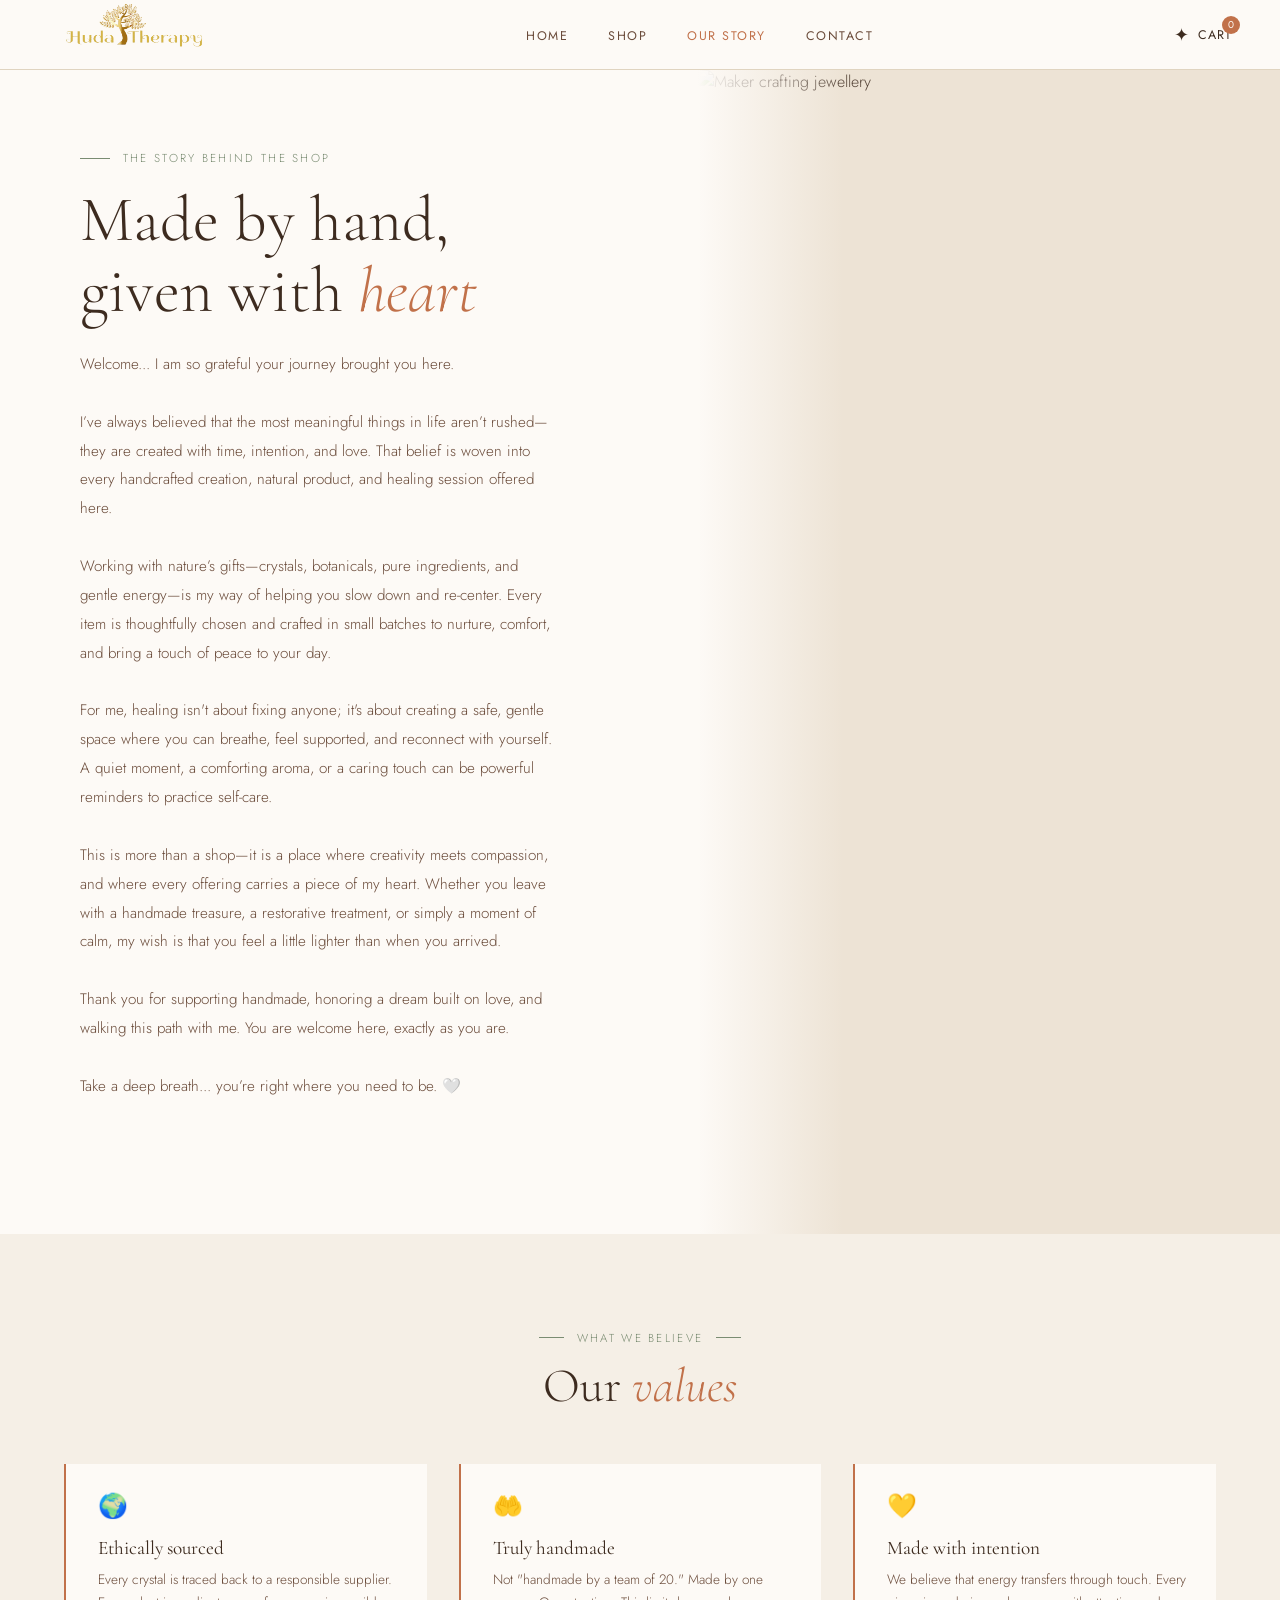
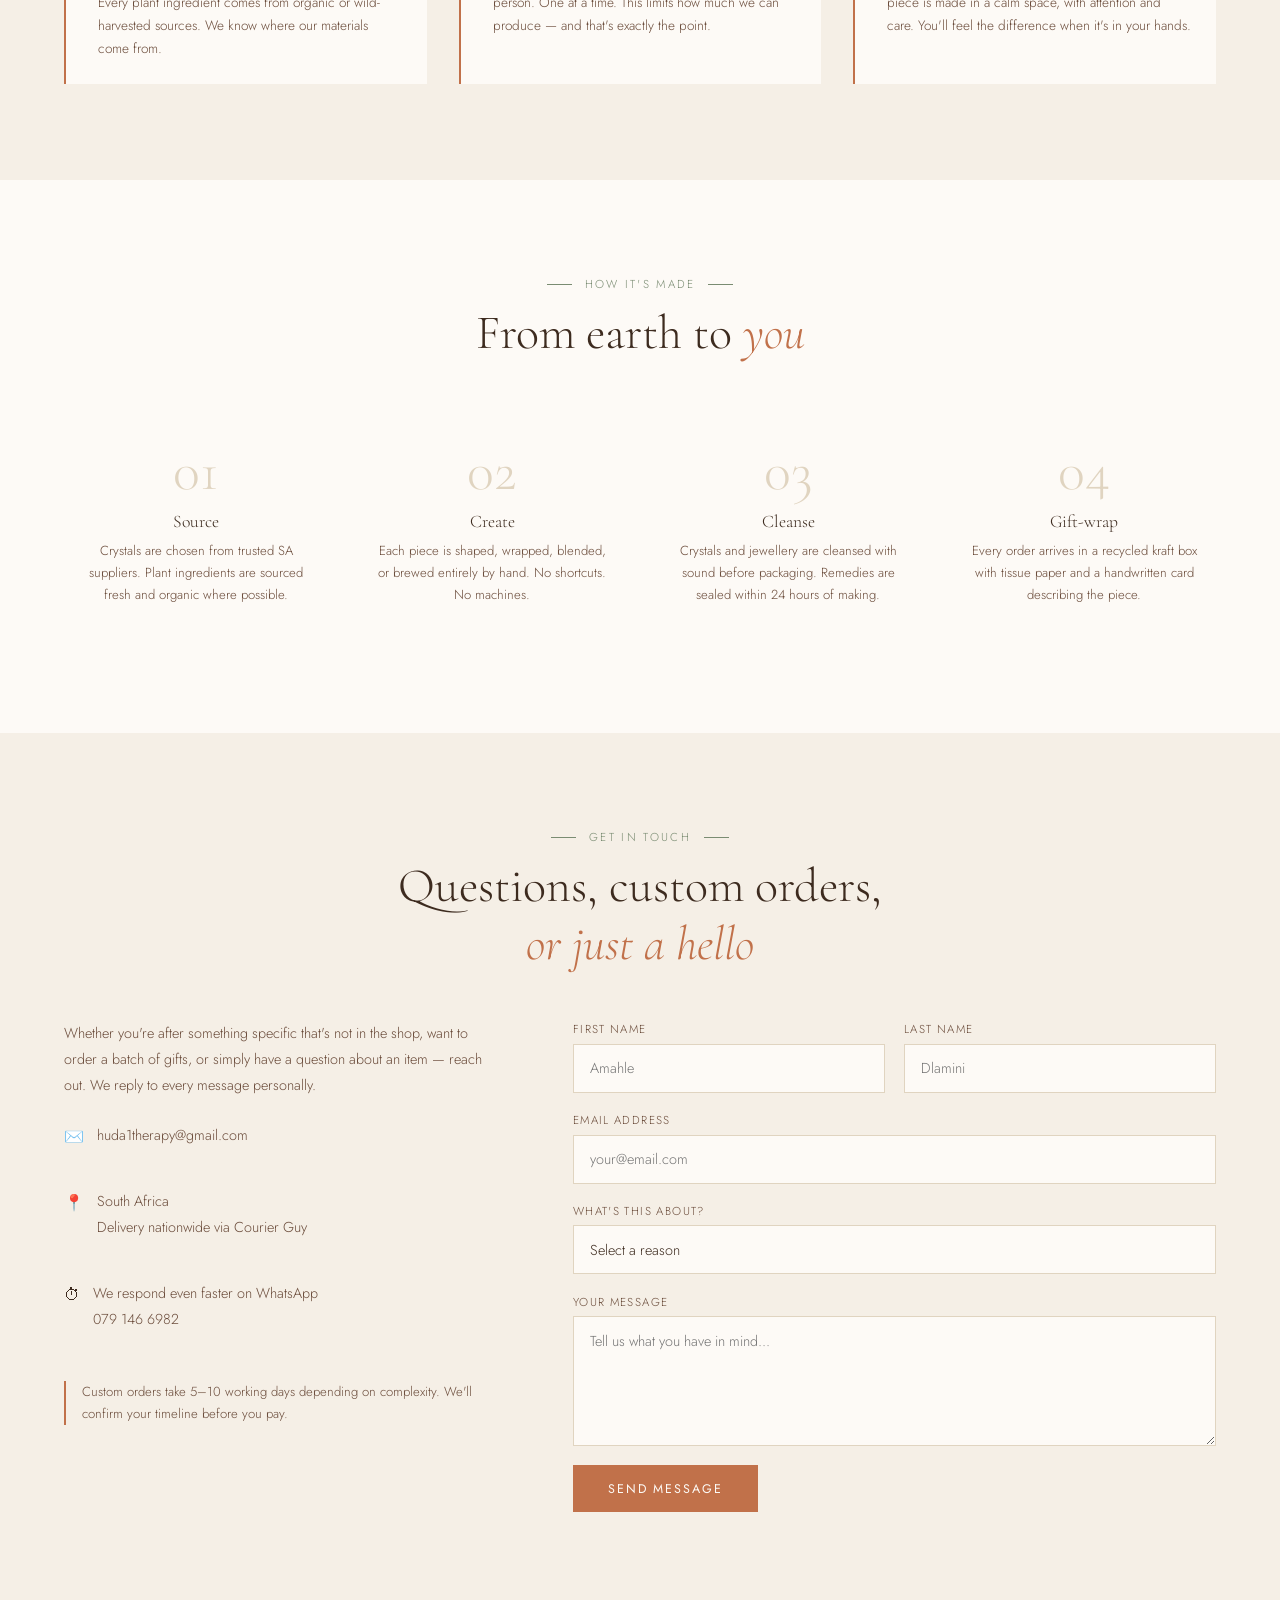
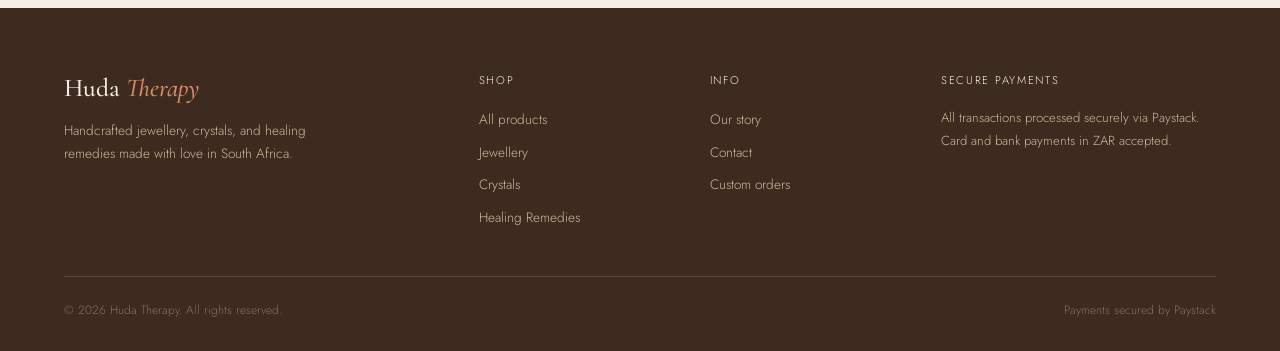
==== commit 3f53c214: "possible final change" ====
--- a/about.html
+++ b/about.html
@@ -38,10 +38,19 @@
         Made by hand,<br/>given with <em style="font-style:italic;color:var(--terracotta);">heart</em>
       </h1>
       <p style="font-size:0.95rem;line-height:1.9;color:var(--warm-brown-light);max-width:480px;margin-bottom:1.5rem;">
-        You can decide what to put here. as for the photos i can add any photos of your choice or i can just add some photos as a placeholder for you in its place like a cute photo or something.
-      </p>
-      <p style="font-size:0.95rem;line-height:1.9;color:var(--warm-brown-light);max-width:480px;">
-        i can do more than one paragraphs here too, everything else here you can ask for changes and all that this is up to you if you want any changes or additional adds
+        Welcome... I am so grateful your journey brought you here. </br></br>
+
+I’ve always believed that the most meaningful things in life aren’t rushed—they are created with time, intention, and love. That belief is woven into every handcrafted creation, natural product, and healing session offered here. </br></br>
+
+Working with nature’s gifts—crystals, botanicals, pure ingredients, and gentle energy—is my way of helping you slow down and re-center. Every item is thoughtfully chosen and crafted in small batches to nurture, comfort, and bring a touch of peace to your day. <br><br>
+
+For me, healing isn't about fixing anyone; it's about creating a safe, gentle space where you can breathe, feel supported, and reconnect with yourself. A quiet moment, a comforting aroma, or a caring touch can be powerful reminders to practice self-care. <br><br>
+
+This is more than a shop—it is a place where creativity meets compassion, and where every offering carries a piece of my heart. Whether you leave with a handmade treasure, a restorative treatment, or simply a moment of calm, my wish is that you feel a little lighter than when you arrived. <br><br>
+
+Thank you for supporting handmade, honoring a dream built on love, and walking this path with me. You are welcome here, exactly as you are. <br><br>
+
+Take a deep breath... you’re right where you need to be. 🤍 <br><br>
       </p>
     </div>
     <div class="about-hero-img">
